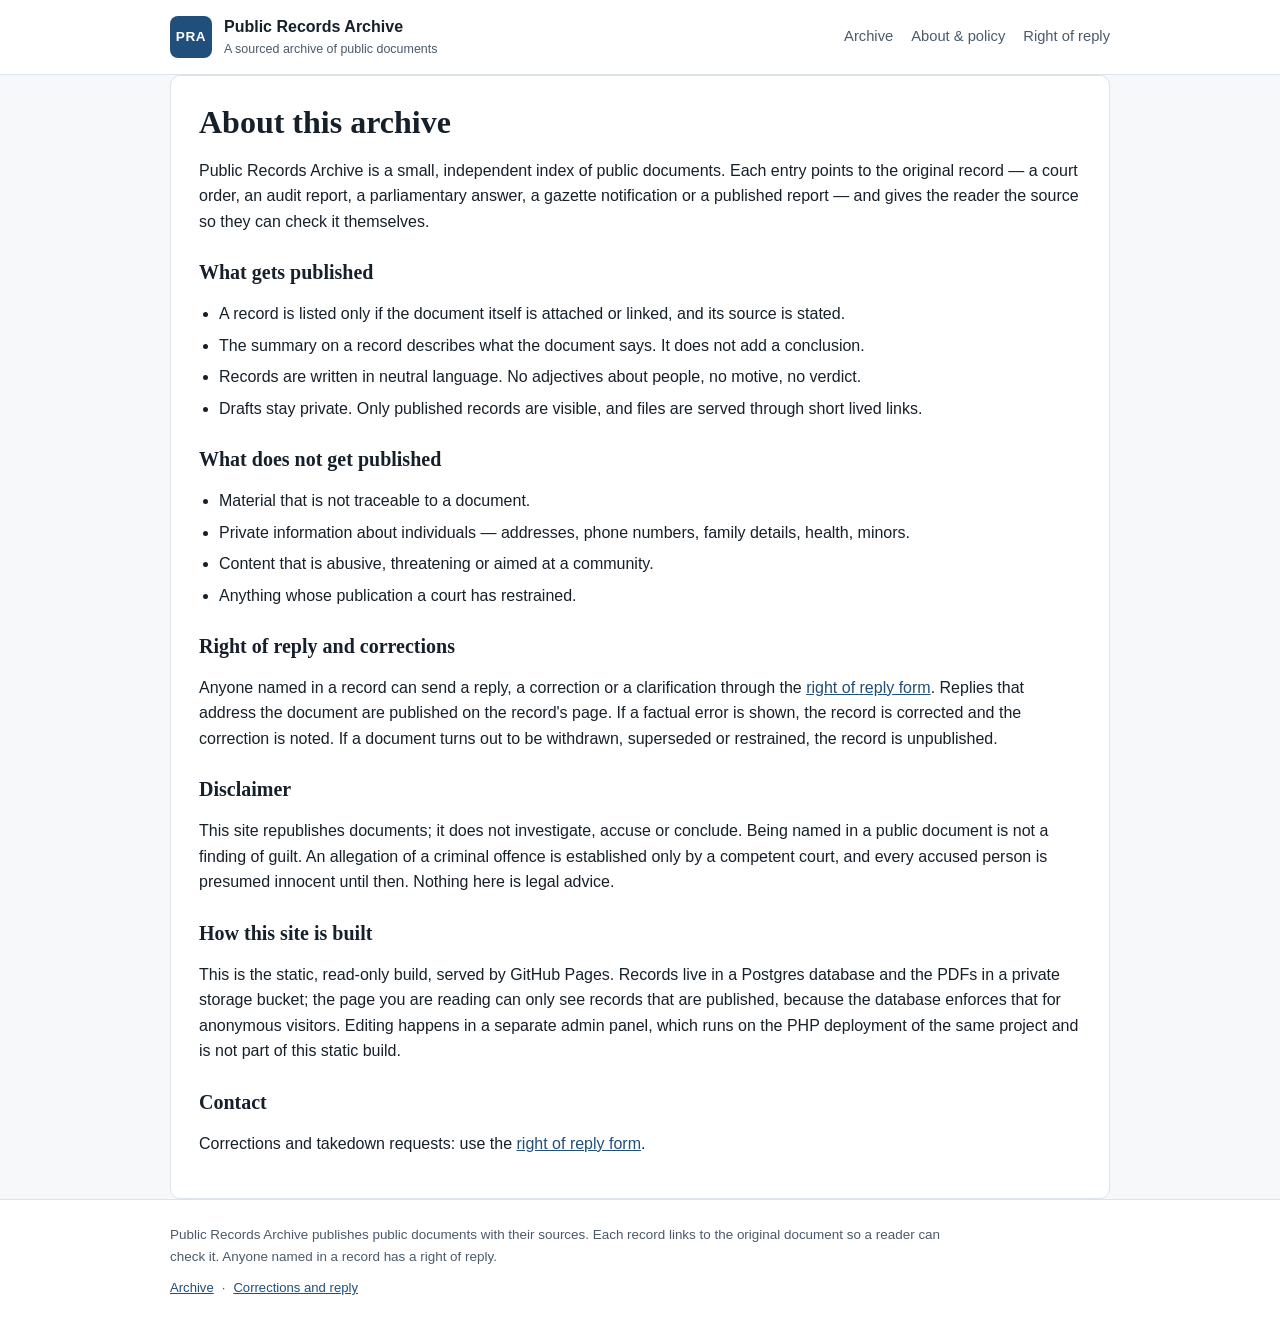
==== docs/about.html @ 585987cd "Add static GitHub Pages build and the pdf edge function" ====
<!doctype html>
<html lang="en">
<head>
<meta charset="utf-8">
<meta name="viewport" content="width=device-width, initial-scale=1">
<title>About and editorial policy &middot; Public Records Archive</title>
<link rel="stylesheet" href="assets/site.css">
</head>
<body>
<header class="site-head">
  <div class="wrap head-inner">
    <a class="brand" href="index.html">
      <span class="brand-mark">PRA</span>
      <span class="brand-text">
        <strong>Public Records Archive</strong>
        <small>A sourced archive of public documents</small>
      </span>
    </a>
    <nav class="site-nav">
      <a href="index.html">Archive</a>
      <a href="about.html">About &amp; policy</a>
      <a href="reply.html">Right of reply</a>
    </nav>
  </div>
</header>

<main class="wrap">
  <article class="prose">
    <h1>About this archive</h1>
    <p>
      Public Records Archive is a small, independent index of public documents. Each entry points
      to the original record &mdash; a court order, an audit report, a parliamentary answer, a
      gazette notification or a published report &mdash; and gives the reader the source so they
      can check it themselves.
    </p>

    <h2>What gets published</h2>
    <ul>
      <li>A record is listed only if the document itself is attached or linked, and its source is stated.</li>
      <li>The summary on a record describes what the document says. It does not add a conclusion.</li>
      <li>Records are written in neutral language. No adjectives about people, no motive, no verdict.</li>
      <li>Drafts stay private. Only published records are visible, and files are served through short lived links.</li>
    </ul>

    <h2>What does not get published</h2>
    <ul>
      <li>Material that is not traceable to a document.</li>
      <li>Private information about individuals &mdash; addresses, phone numbers, family details, health, minors.</li>
      <li>Content that is abusive, threatening or aimed at a community.</li>
      <li>Anything whose publication a court has restrained.</li>
    </ul>

    <h2>Right of reply and corrections</h2>
    <p>
      Anyone named in a record can send a reply, a correction or a clarification through the
      <a href="reply.html">right of reply form</a>. Replies that address the document are published
      on the record's page. If a factual error is shown, the record is corrected and the correction
      is noted. If a document turns out to be withdrawn, superseded or restrained, the record is
      unpublished.
    </p>

    <h2>Disclaimer</h2>
    <p>
      This site republishes documents; it does not investigate, accuse or conclude. Being named in
      a public document is not a finding of guilt. An allegation of a criminal offence is
      established only by a competent court, and every accused person is presumed innocent until
      then. Nothing here is legal advice.
    </p>

    <h2>How this site is built</h2>
    <p>
      This is the static, read-only build, served by GitHub Pages. Records live in a Postgres
      database and the PDFs in a private storage bucket; the page you are reading can only see
      records that are published, because the database enforces that for anonymous visitors.
      Editing happens in a separate admin panel, which runs on the PHP deployment of the same
      project and is not part of this static build.
    </p>

    <h2>Contact</h2>
    <p>Corrections and takedown requests: use the <a href="reply.html">right of reply form</a>.</p>
  </article>
</main>

<footer class="site-foot">
  <div class="wrap">
    <p class="foot-note">
      Public Records Archive publishes public documents with their sources. Each record links to
      the original document so a reader can check it. Anyone named in a record has a right of reply.
    </p>
    <p class="foot-meta">
      <a href="index.html">Archive</a>
      <span aria-hidden="true">&middot;</span>
      <a href="reply.html">Corrections and reply</a>
    </p>
  </div>
</footer>
</body>
</html>
---- docs/assets/site.css ----
:root {
  --ink: #16202b;
  --ink-soft: #4a5a6a;
  --line: #dde3ea;
  --paper: #ffffff;
  --paper-alt: #f6f8fa;
  --accent: #1f4f7a;
  --accent-soft: #e8f0f7;
  --ok: #1d6b46;
  --error: #a3242b;
  --radius: 10px;
  --wrap: 980px;
}

* { box-sizing: border-box; }

body {
  margin: 0;
  background: var(--paper-alt);
  color: var(--ink);
  font-family: -apple-system, BlinkMacSystemFont, "Segoe UI", Roboto, "Noto Sans", Arial, sans-serif;
  font-size: 16px;
  line-height: 1.6;
}

.wrap { max-width: var(--wrap); margin: 0 auto; padding: 0 20px; }
a { color: var(--accent); }
a:hover { text-decoration: none; }

h1, h2, h3 { font-family: Georgia, "Times New Roman", serif; line-height: 1.25; }
h1 { font-size: 2rem; margin: 0 0 .6rem; }
h2 { font-size: 1.25rem; margin: 0 0 .5rem; }

.site-head {
  background: var(--paper);
  border-bottom: 1px solid var(--line);
  position: sticky;
  top: 0;
  z-index: 20;
}
.head-inner {
  display: flex;
  align-items: center;
  justify-content: space-between;
  gap: 16px;
  padding-top: 14px;
  padding-bottom: 14px;
  flex-wrap: wrap;
}
.brand { display: flex; align-items: center; gap: 12px; text-decoration: none; color: var(--ink); }
.brand-mark {
  display: inline-flex;
  align-items: center;
  justify-content: center;
  width: 42px; height: 42px;
  border-radius: 8px;
  background: var(--accent);
  color: #fff;
  font-weight: 700;
  letter-spacing: .04em;
  font-size: .85rem;
}
.brand-text { display: flex; flex-direction: column; }
.brand-text strong { font-size: 1rem; }
.brand-text small { color: var(--ink-soft); font-size: .78rem; }
.site-nav { display: flex; align-items: center; gap: 18px; flex-wrap: wrap; }
.site-nav a { text-decoration: none; color: var(--ink-soft); font-size: .92rem; }
.site-nav a:hover { color: var(--accent); }
.nav-admin { border: 1px solid var(--line); padding: 5px 12px; border-radius: 999px; }

main { padding: 32px 0 56px; min-height: 60vh; }

.hero { padding: 8px 0 24px; }
.hero h1 { max-width: 720px; }
.hero p { max-width: 720px; color: var(--ink-soft); }

.filters {
  background: var(--paper);
  border: 1px solid var(--line);
  border-radius: var(--radius);
  padding: 16px;
  margin-bottom: 18px;
}
.filter-row { display: flex; gap: 10px; flex-wrap: wrap; }
.filter-row input[type="search"] { flex: 1 1 260px; }
.filter-row select { flex: 0 1 190px; }
.filter-clear { margin: 10px 0 0; font-size: .85rem; }

input[type="text"], input[type="email"], input[type="search"], select, textarea {
  width: 100%;
  padding: 9px 11px;
  border: 1px solid var(--line);
  border-radius: 8px;
  background: #fff;
  font: inherit;
  color: var(--ink);
}
input:focus, select:focus, textarea:focus { outline: 2px solid var(--accent-soft); border-color: var(--accent); }
textarea { resize: vertical; }

button, .button {
  display: inline-block;
  padding: 9px 18px;
  border: 1px solid var(--accent);
  border-radius: 8px;
  background: var(--accent);
  color: #fff;
  font: inherit;
  font-weight: 600;
  cursor: pointer;
  text-decoration: none;
}
button:hover, .button:hover { background: #173f61; }
.button-quiet { background: transparent; color: var(--accent); }
.button-quiet:hover { background: var(--accent-soft); color: var(--accent); }

.result-count { color: var(--ink-soft); font-size: .9rem; margin: 0 0 14px; }

.record-list { list-style: none; margin: 0; padding: 0; display: grid; gap: 14px; }
.record {
  background: var(--paper);
  border: 1px solid var(--line);
  border-radius: var(--radius);
  padding: 18px 20px;
}
.record h2 { font-size: 1.15rem; margin: 8px 0 6px; }
.record h2 a { color: var(--ink); text-decoration: none; }
.record h2 a:hover { color: var(--accent); }
.record-summary { margin: 0 0 10px; color: var(--ink-soft); }
.record-source { margin: 0; font-size: .86rem; color: var(--ink-soft); }
.record-source span:first-child { font-weight: 600; color: var(--ink); }
.record-meta { display: flex; align-items: center; gap: 10px; flex-wrap: wrap; font-size: .8rem; color: var(--ink-soft); }

.chip {
  display: inline-block;
  padding: 2px 10px;
  border-radius: 999px;
  background: var(--accent-soft);
  color: var(--accent);
  font-size: .76rem;
  text-decoration: none;
  font-weight: 600;
}
.chip-quiet { background: #eef1f4; color: var(--ink-soft); font-weight: 500; }
.ok { color: var(--ok); }

.crumb { font-size: .82rem; color: var(--ink-soft); margin: 0 0 12px; }
.record-head { margin-bottom: 22px; }

.panel {
  background: var(--paper);
  border: 1px solid var(--line);
  border-radius: var(--radius);
  padding: 20px 22px;
  margin-bottom: 16px;
}
.panel-source { background: #fbfcfd; }
.summary { font-size: 1.05rem; margin-top: 0; }
.body-text { color: var(--ink-soft); white-space: pre-wrap; }
.source-grid { display: grid; grid-template-columns: 160px 1fr; gap: 8px 16px; margin: 0; font-size: .92rem; }
.source-grid dt { color: var(--ink-soft); }
.source-grid dd { margin: 0; word-break: break-word; }
.verify-note { font-size: .84rem; color: var(--ink-soft); margin: 16px 0 0; }
.file-line { display: flex; align-items: center; gap: 12px; flex-wrap: wrap; }
.viewer { margin-top: 14px; border: 1px solid var(--line); border-radius: 8px; overflow: hidden; background: #eef1f4; }
.viewer iframe { display: block; width: 100%; height: 640px; border: 0; }
.muted { color: var(--ink-soft); }
.small { font-size: .82rem; }

.replies { margin-top: 18px; display: grid; gap: 12px; }
.replies blockquote {
  margin: 0;
  padding: 14px 16px;
  border-left: 3px solid var(--accent);
  background: var(--accent-soft);
  border-radius: 0 8px 8px 0;
}
.replies blockquote p { margin: 0 0 8px; white-space: pre-wrap; }
.replies footer { font-size: .82rem; color: var(--ink-soft); }

.disclaimer { font-size: .84rem; color: var(--ink-soft); border-top: 1px solid var(--line); padding-top: 14px; }

.prose { background: var(--paper); border: 1px solid var(--line); border-radius: var(--radius); padding: 26px 28px; }
.prose h2 { margin-top: 1.6rem; }
.prose ul { padding-left: 20px; }
.prose li { margin-bottom: 6px; }

.stack { display: grid; gap: 16px; max-width: 640px; }
.field { display: grid; gap: 6px; }
.field label { font-weight: 600; font-size: .9rem; }
.req { color: var(--error); }
.hint { margin: 0; font-size: .8rem; color: var(--ink-soft); }
.field-hidden { position: absolute; left: -9999px; height: 0; overflow: hidden; }

.alert { padding: 12px 16px; border-radius: 8px; margin: 0 0 16px; font-size: .92rem; }
.alert-success { background: #e8f5ee; color: var(--ok); border: 1px solid #bfe3ce; }
.alert-error { background: #fbecec; color: var(--error); border: 1px solid #eec8ca; }
.alert-info { background: var(--accent-soft); color: var(--accent); border: 1px solid #cfe0ee; }

.empty { background: var(--paper); border: 1px dashed var(--line); border-radius: var(--radius); padding: 30px; text-align: center; color: var(--ink-soft); }

.pager { display: flex; align-items: center; justify-content: center; gap: 18px; margin-top: 22px; font-size: .9rem; color: var(--ink-soft); }

.site-foot { background: var(--paper); border-top: 1px solid var(--line); padding: 24px 0 34px; }
.foot-note { font-size: .84rem; color: var(--ink-soft); max-width: 780px; margin: 0 0 10px; }
.foot-meta { font-size: .82rem; color: var(--ink-soft); display: flex; gap: 8px; flex-wrap: wrap; margin: 0; }

@media (max-width: 640px) {
  h1 { font-size: 1.6rem; }
  .source-grid { grid-template-columns: 1fr; gap: 2px; }
  .source-grid dd { margin-bottom: 10px; }
  .viewer iframe { height: 420px; }
  .site-nav { gap: 12px; }
}
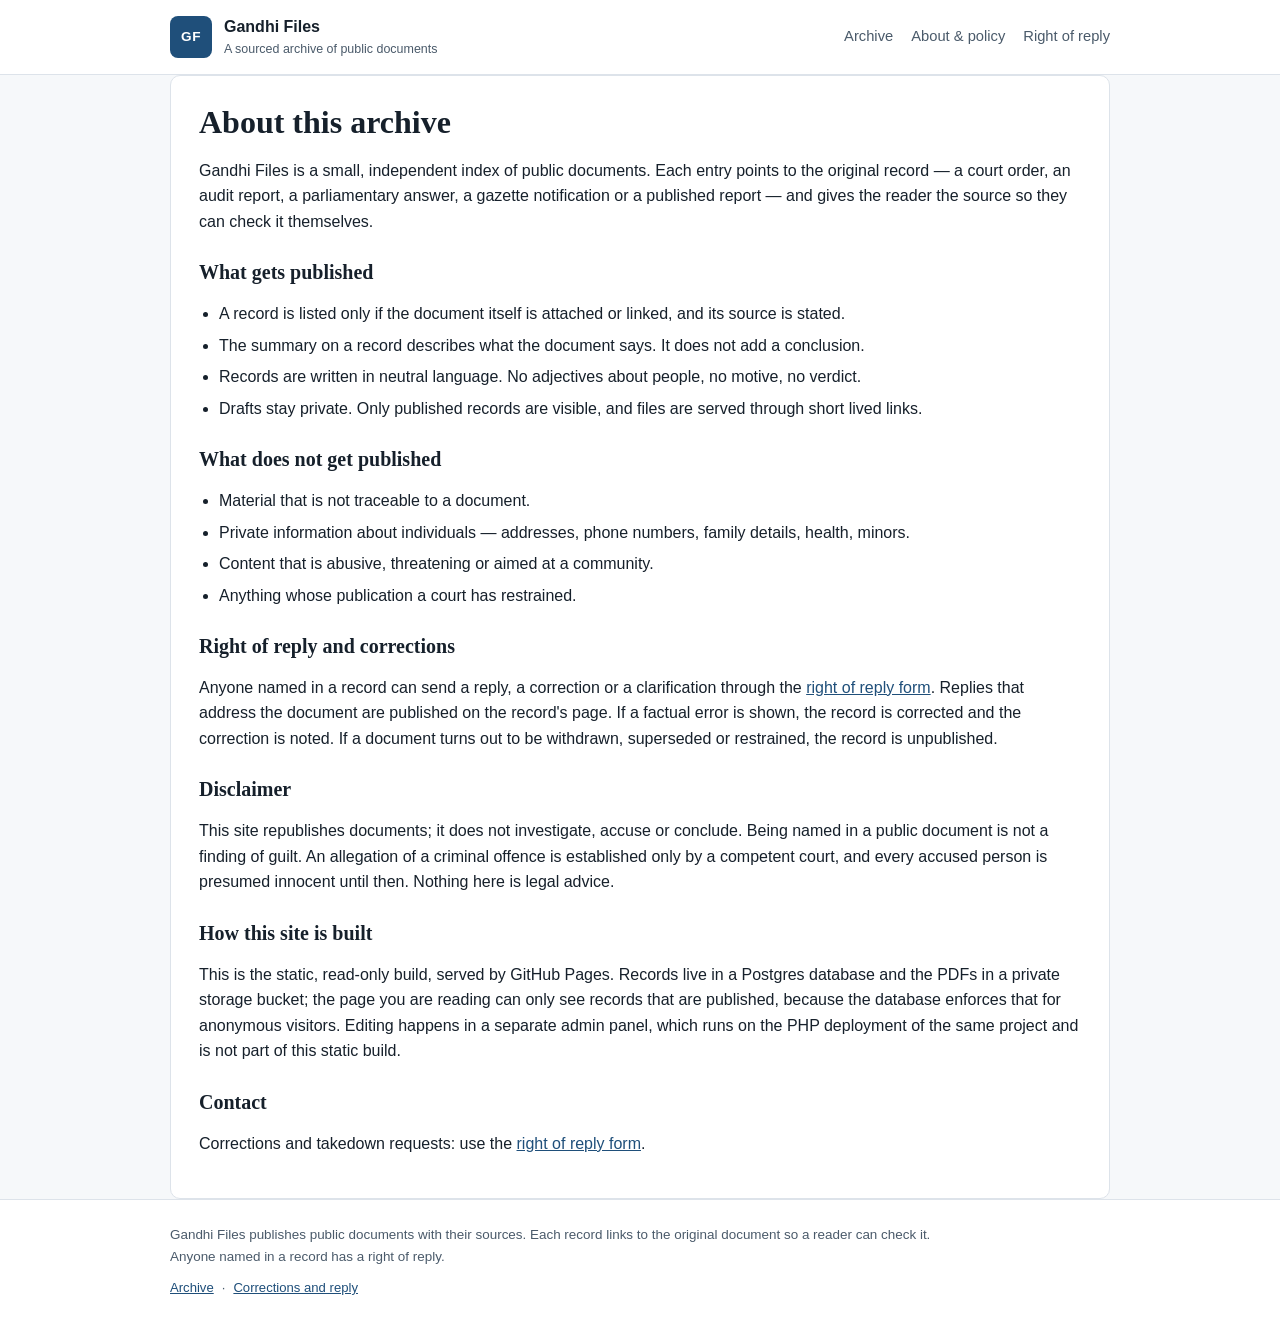
==== commit 869674fa: "Rename the archive to Gandhi Files" ====
--- a/docs/about.html
+++ b/docs/about.html
@@ -3,16 +3,16 @@
 <head>
 <meta charset="utf-8">
 <meta name="viewport" content="width=device-width, initial-scale=1">
-<title>About and editorial policy &middot; Public Records Archive</title>
+<title>About and editorial policy &middot; Gandhi Files</title>
 <link rel="stylesheet" href="assets/site.css">
 </head>
 <body>
 <header class="site-head">
   <div class="wrap head-inner">
     <a class="brand" href="index.html">
-      <span class="brand-mark">PRA</span>
+      <span class="brand-mark">GF</span>
       <span class="brand-text">
-        <strong>Public Records Archive</strong>
+        <strong>Gandhi Files</strong>
         <small>A sourced archive of public documents</small>
       </span>
     </a>
@@ -28,7 +28,7 @@
   <article class="prose">
     <h1>About this archive</h1>
     <p>
-      Public Records Archive is a small, independent index of public documents. Each entry points
+      Gandhi Files is a small, independent index of public documents. Each entry points
       to the original record &mdash; a court order, an audit report, a parliamentary answer, a
       gazette notification or a published report &mdash; and gives the reader the source so they
       can check it themselves.
@@ -84,7 +84,7 @@
 <footer class="site-foot">
   <div class="wrap">
     <p class="foot-note">
-      Public Records Archive publishes public documents with their sources. Each record links to
+      Gandhi Files publishes public documents with their sources. Each record links to
       the original document so a reader can check it. Anyone named in a record has a right of reply.
     </p>
     <p class="foot-meta">
